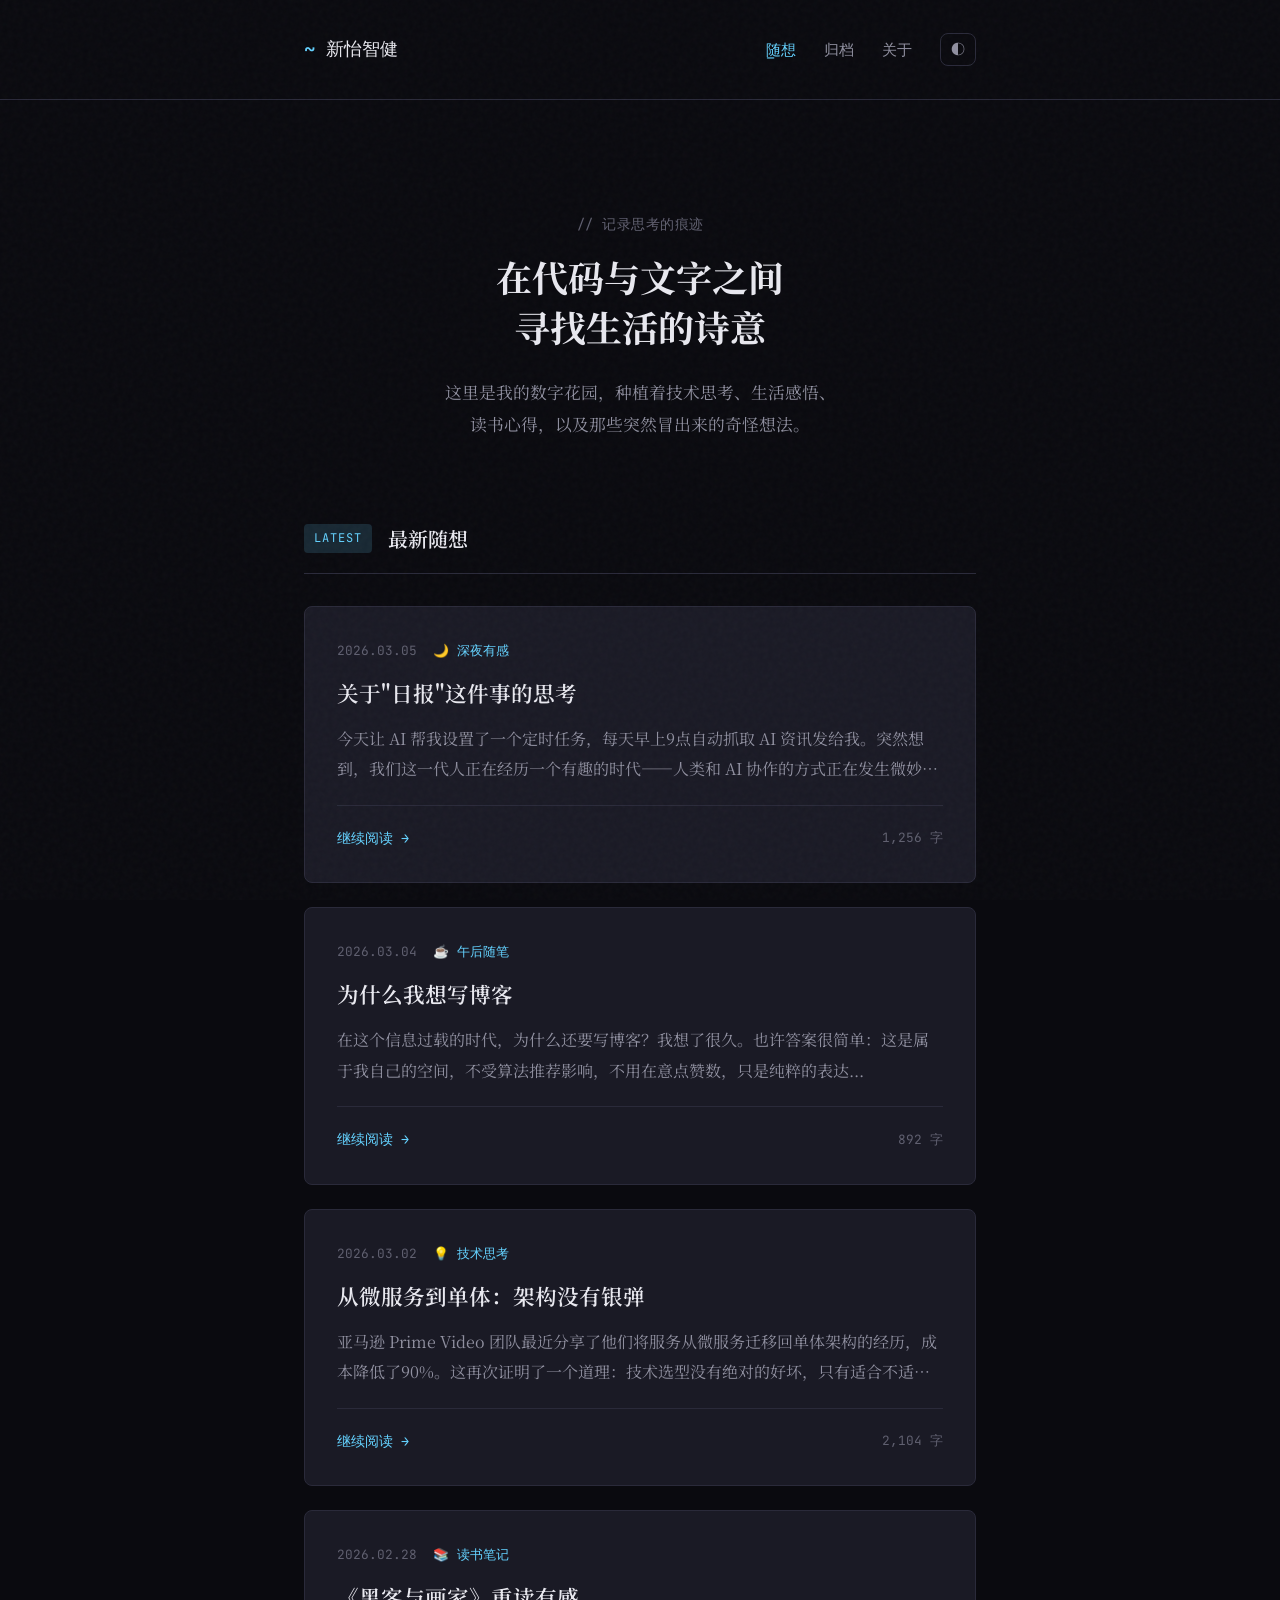
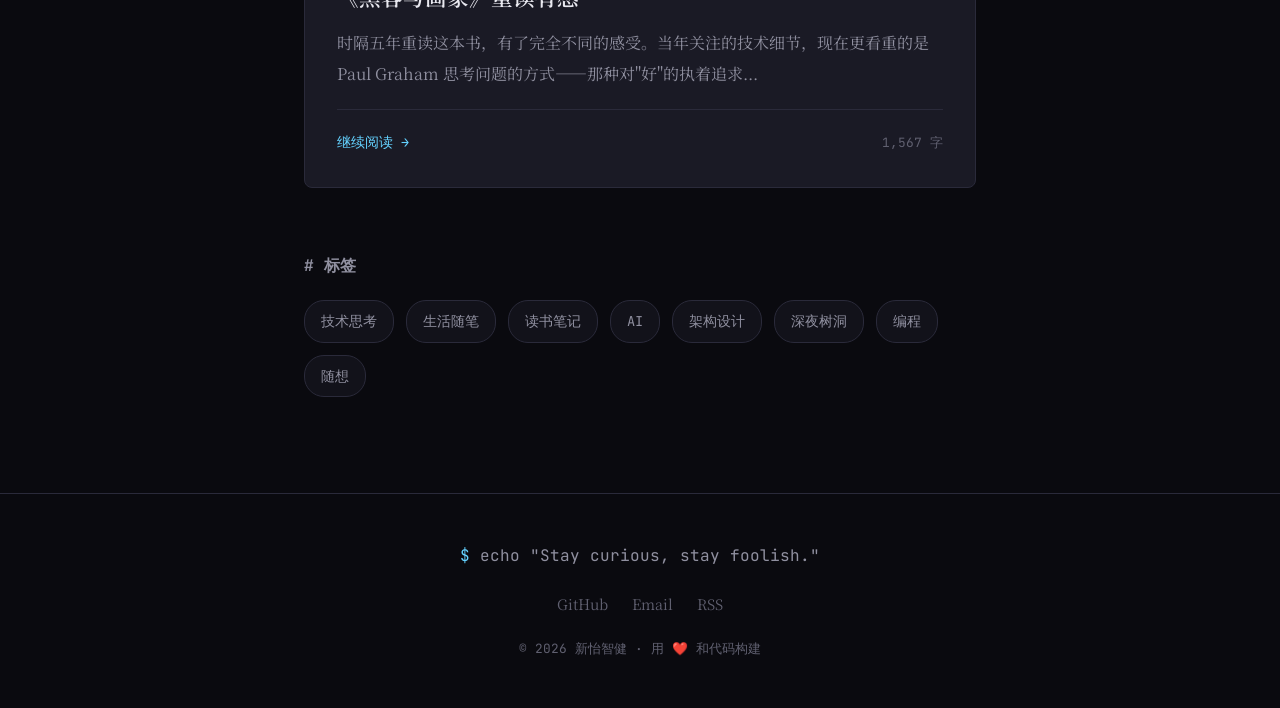
==== index.html @ 4a9d0ed4 "Initial blog commit" ====
<!DOCTYPE html>
<html lang="zh-CN">
<head>
    <meta charset="UTF-8">
    <meta name="viewport" content="width=device-width, initial-scale=1.0">
    <title>新怡智健 | 技术随想录</title>
    <link rel="stylesheet" href="css/style.css">
    <link rel="preconnect" href="https://fonts.googleapis.com">
    <link href="https://fonts.googleapis.com/css2?family=JetBrains+Mono:wght@400;500;600&family=Noto+Serif+SC:wght@400;600;700&display=swap" rel="stylesheet">
</head>
<body>
    <div class="noise"></div>
    
    <header class="site-header">
        <div class="container">
            <div class="header-inner">
                <a href="index.html" class="logo">
                    <span class="logo-icon">~</span>
                    <span class="logo-text">新怡智健</span>
                </a>
                <nav class="nav">
                    <a href="index.html" class="nav-link active">随想</a>
                    <a href="thoughts.html" class="nav-link">归档</a>
                    <a href="about.html" class="nav-link">关于</a>
                    <button class="theme-btn" id="themeToggle">◐</button>
                </nav>
            </div>
        </div>
    </header>

    <main class="main">
        <div class="container">
            <!-- 个人签名 -->
            <section class="hero">
                <p class="hero-tagline">// 记录思考的痕迹</p>
                <h1 class="hero-title">在代码与文字之间<br>寻找生活的诗意</h1>
                <p class="hero-desc">
                    这里是我的数字花园，种植着技术思考、生活感悟、<br>
                    读书心得，以及那些突然冒出来的奇怪想法。
                </p>
            </section>

            <!-- 最新随想 -->
            <section class="thoughts">
                <div class="section-header">
                    <span class="section-tag">latest</span>
                    <h2>最新随想</h2>
                </div>

                <article class="thought-card">
                    <div class="thought-meta">
                        <time class="thought-date">2026.03.05</time>
                        <span class="thought-mood">🌙 深夜有感</span>
                    </div>
                    <h3 class="thought-title">
                        <a href="posts/thought-1.html">关于"日报"这件事的思考</a>
                    </h3>
                    <div class="thought-content">
                        <p>今天让 AI 帮我设置了一个定时任务，每天早上9点自动抓取 AI 资讯发给我。突然想到，我们这一代人正在经历一个有趣的时代——人类和 AI 协作的方式正在发生微妙的变化...</p>
                    </div>
                    <div class="thought-footer">
                        <a href="posts/thought-1.html" class="read-more">继续阅读 →</a>
                        <span class="word-count">1,256 字</span>
                    </div>
                </article>

                <article class="thought-card">
                    <div class="thought-meta">
                        <time class="thought-date">2026.03.04</time>
                        <span class="thought-mood">☕ 午后随笔</span>
                    </div>
                    <h3 class="thought-title">
                        <a href="posts/thought-2.html">为什么我想写博客</a>
                    </h3>
                    <div class="thought-content">
                        <p>在这个信息过载的时代，为什么还要写博客？我想了很久。也许答案很简单：这是属于我自己的空间，不受算法推荐影响，不用在意点赞数，只是纯粹的表达...</p>
                    </div>
                    <div class="thought-footer">
                        <a href="posts/thought-2.html" class="read-more">继续阅读 →</a>
                        <span class="word-count">892 字</span>
                    </div>
                </article>

                <article class="thought-card">
                    <div class="thought-meta">
                        <time class="thought-date">2026.03.02</time>
                        <span class="thought-mood">💡 技术思考</span>
                    </div>
                    <h3 class="thought-title">
                        <a href="posts/thought-3.html">从微服务到单体：架构没有银弹</a>
                    </h3>
                    <div class="thought-content">
                        <p>亚马逊 Prime Video 团队最近分享了他们将服务从微服务迁移回单体架构的经历，成本降低了90%。这再次证明了一个道理：技术选型没有绝对的好坏，只有适合不适合...</p>
                    </div>
                    <div class="thought-footer">
                        <a href="posts/thought-3.html" class="read-more">继续阅读 →</a>
                        <span class="word-count">2,104 字</span>
                    </div>
                </article>

                <article class="thought-card">
                    <div class="thought-meta">
                        <time class="thought-date">2026.02.28</time>
                        <span class="thought-mood">📚 读书笔记</span>
                    </div>
                    <h3 class="thought-title">
                        <a href="posts/thought-4.html">《黑客与画家》重读有感</a>
                    </h3>
                    <div class="thought-content">
                        <p>时隔五年重读这本书，有了完全不同的感受。当年关注的技术细节，现在更看重的是 Paul Graham 思考问题的方式——那种对"好"的执着追求...</p>
                    </div>
                    <div class="thought-footer">
                        <a href="posts/thought-4.html" class="read-more">继续阅读 →</a>
                        <span class="word-count">1,567 字</span>
                    </div>
                </article>
            </section>

            <!-- 标签云 -->
            <section class="tags-section">
                <h3 class="tags-title"># 标签</h3>
                <div class="tags-cloud">
                    <a href="#" class="tag">技术思考</a>
                    <a href="#" class="tag">生活随笔</a>
                    <a href="#" class="tag">读书笔记</a>
                    <a href="#" class="tag">AI</a>
                    <a href="#" class="tag">架构设计</a>
                    <a href="#" class="tag">深夜树洞</a>
                    <a href="#" class="tag">编程</a>
                    <a href="#" class="tag">随想</a>
                </div>
            </section>
        </div>
    </main>

    <footer class="site-footer">
        <div class="container">
            <div class="footer-inner">
                <p class="footer-text">
                    <span class="prompt">$</span> echo "Stay curious, stay foolish."
                </p>
                <div class="footer-links">
                    <a href="https://github.com" target="_blank">GitHub</a>
                    <a href="mailto:your@email.com">Email</a>
                    <a href="rss.xml">RSS</a>
                </div>
                <p class="copyright">© 2026 新怡智健 · 用 ❤️ 和代码构建</p>
            </div>
        </div>
    </footer>

    <script src="js/main.js"></script>
</body>
</html>
---- css/style.css ----
:root {
    --bg-primary: #0a0a0f;
    --bg-secondary: #12121a;
    --bg-card: #1a1a25;
    --bg-hover: #222230;
    --text-primary: #e8e8ef;
    --text-secondary: #9090a0;
    --text-muted: #606070;
    --accent: #64d2ff;
    --accent-dim: #4aa8cc;
    --accent-glow: rgba(100, 210, 255, 0.15);
    --border: #2a2a3a;
    --border-light: #353545;
    --font-mono: 'JetBrains Mono', 'Fira Code', monospace;
    --font-serif: 'Noto Serif SC', Georgia, serif;
    --radius: 8px;
    --shadow: 0 4px 24px rgba(0, 0, 0, 0.4);
}

[data-theme="light"] {
    --bg-primary: #fafafa;
    --bg-secondary: #f0f0f5;
    --bg-card: #ffffff;
    --bg-hover: #f5f5fa;
    --text-primary: #1a1a2e;
    --text-secondary: #4a4a5a;
    --text-muted: #7a7a8a;
    --accent: #0066cc;
    --accent-dim: #0052a3;
    --accent-glow: rgba(0, 102, 204, 0.1);
    --border: #e0e0e8;
    --border-light: #eaeaf0;
    --shadow: 0 4px 24px rgba(0, 0, 0, 0.08);
}

* {
    margin: 0;
    padding: 0;
    box-sizing: border-box;
}

html {
    scroll-behavior: smooth;
}

body {
    font-family: var(--font-serif);
    background: var(--bg-primary);
    color: var(--text-primary);
    line-height: 1.8;
    font-size: 16px;
    min-height: 100vh;
    display: flex;
    flex-direction: column;
    transition: background 0.3s, color 0.3s;
}

/* Noise texture overlay */
.noise {
    position: fixed;
    top: 0;
    left: 0;
    width: 100%;
    height: 100%;
    pointer-events: none;
    z-index: 9999;
    opacity: 0.03;
    background-image: url("data:image/svg+xml,%3Csvg viewBox='0 0 200 200' xmlns='http://www.w3.org/2000/svg'%3E%3Cfilter id='noiseFilter'%3E%3CfeTurbulence type='fractalNoise' baseFrequency='0.9' numOctaves='4' stitchTiles='stitch'/%3E%3C/filter%3E%3Crect width='100%25' height='100%25' filter='url(%23noiseFilter)'/%3E%3C/svg%3E");
}

.container {
    max-width: 720px;
    margin: 0 auto;
    padding: 0 24px;
    width: 100%;
}

/* Header */
.site-header {
    padding: 32px 0;
    border-bottom: 1px solid var(--border);
}

.header-inner {
    display: flex;
    justify-content: space-between;
    align-items: center;
}

.logo {
    display: flex;
    align-items: center;
    gap: 10px;
    text-decoration: none;
    color: var(--text-primary);
    font-family: var(--font-mono);
    font-size: 1.1rem;
    font-weight: 500;
}

.logo-icon {
    color: var(--accent);
    font-size: 1.2rem;
}

.nav {
    display: flex;
    align-items: center;
    gap: 28px;
}

.nav-link {
    color: var(--text-secondary);
    text-decoration: none;
    font-size: 0.95rem;
    font-family: var(--font-mono);
    transition: color 0.2s;
    position: relative;
}

.nav-link:hover,
.nav-link.active {
    color: var(--accent);
}

.nav-link.active::after {
    content: '_';
    position: absolute;
    bottom: -2px;
    left: 0;
    color: var(--accent);
    animation: blink 1s infinite;
}

@keyframes blink {
    0%, 50% { opacity: 1; }
    51%, 100% { opacity: 0; }
}

.theme-btn {
    background: none;
    border: 1px solid var(--border);
    border-radius: var(--radius);
    padding: 6px 10px;
    cursor: pointer;
    color: var(--text-secondary);
    font-size: 0.9rem;
    transition: all 0.2s;
}

.theme-btn:hover {
    border-color: var(--accent);
    color: var(--accent);
}

/* Main */
.main {
    flex: 1;
    padding: 48px 0;
}

/* Hero */
.hero {
    text-align: center;
    padding: 64px 0 80px;
}

.hero-tagline {
    font-family: var(--font-mono);
    color: var(--text-muted);
    font-size: 0.85rem;
    margin-bottom: 16px;
    letter-spacing: 0.5px;
}

.hero-title {
    font-size: 2.25rem;
    font-weight: 700;
    line-height: 1.4;
    margin-bottom: 24px;
    color: var(--text-primary);
}

.hero-desc {
    color: var(--text-secondary);
    font-size: 1.05rem;
    max-width: 520px;
    margin: 0 auto;
    line-height: 1.9;
}

/* Section */
.section-header {
    display: flex;
    align-items: center;
    gap: 16px;
    margin-bottom: 32px;
    padding-bottom: 16px;
    border-bottom: 1px solid var(--border);
}

.section-tag {
    font-family: var(--font-mono);
    font-size: 0.75rem;
    color: var(--accent);
    background: var(--accent-glow);
    padding: 4px 10px;
    border-radius: 4px;
    text-transform: uppercase;
    letter-spacing: 1px;
}

.section-header h2 {
    font-size: 1.25rem;
    font-weight: 600;
}

/* Thought Cards */
.thoughts {
    margin-bottom: 64px;
}

.thought-card {
    background: var(--bg-card);
    border: 1px solid var(--border);
    border-radius: var(--radius);
    padding: 32px;
    margin-bottom: 24px;
    transition: all 0.3s ease;
}

.thought-card:hover {
    border-color: var(--border-light);
    transform: translateY(-2px);
    box-shadow: var(--shadow);
}

.thought-meta {
    display: flex;
    align-items: center;
    gap: 16px;
    margin-bottom: 16px;
    font-family: var(--font-mono);
    font-size: 0.8rem;
}

.thought-date {
    color: var(--text-muted);
}

.thought-mood {
    color: var(--accent);
}

.thought-title {
    font-size: 1.35rem;
    font-weight: 600;
    margin-bottom: 16px;
    line-height: 1.4;
}

.thought-title a {
    color: var(--text-primary);
    text-decoration: none;
    transition: color 0.2s;
}

.thought-title a:hover {
    color: var(--accent);
}

.thought-content {
    color: var(--text-secondary);
    margin-bottom: 20px;
    line-height: 1.9;
}

.thought-content p {
    display: -webkit-box;
    -webkit-line-clamp: 2;
    -webkit-box-orient: vertical;
    overflow: hidden;
}

.thought-footer {
    display: flex;
    justify-content: space-between;
    align-items: center;
    padding-top: 20px;
    border-top: 1px solid var(--border);
}

.read-more {
    color: var(--accent);
    text-decoration: none;
    font-family: var(--font-mono);
    font-size: 0.85rem;
    transition: color 0.2s;
}

.read-more:hover {
    color: var(--accent-dim);
}

.word-count {
    font-family: var(--font-mono);
    font-size: 0.8rem;
    color: var(--text-muted);
}

/* Tags */
.tags-section {
    margin-bottom: 48px;
}

.tags-title {
    font-family: var(--font-mono);
    font-size: 1rem;
    color: var(--text-secondary);
    margin-bottom: 20px;
}

.tags-cloud {
    display: flex;
    flex-wrap: wrap;
    gap: 12px;
}

.tag {
    display: inline-block;
    padding: 8px 16px;
    background: var(--bg-secondary);
    border: 1px solid var(--border);
    border-radius: 20px;
    color: var(--text-secondary);
    text-decoration: none;
    font-family: var(--font-mono);
    font-size: 0.85rem;
    transition: all 0.2s;
}

.tag:hover {
    border-color: var(--accent);
    color: var(--accent);
    background: var(--accent-glow);
}

/* Footer */
.site-footer {
    border-top: 1px solid var(--border);
    padding: 48px 0;
    margin-top: auto;
}

.footer-inner {
    text-align: center;
}

.footer-text {
    font-family: var(--font-mono);
    color: var(--text-secondary);
    margin-bottom: 20px;
}

.footer-text .prompt {
    color: var(--accent);
}

.footer-links {
    display: flex;
    justify-content: center;
    gap: 24px;
    margin-bottom: 20px;
}

.footer-links a {
    color: var(--text-muted);
    text-decoration: none;
    font-size: 0.9rem;
    transition: color 0.2s;
}

.footer-links a:hover {
    color: var(--accent);
}

.copyright {
    font-family: var(--font-mono);
    font-size: 0.8rem;
    color: var(--text-muted);
}

/* Article Page */
.article-header {
    padding: 48px 0 40px;
    text-align: center;
    border-bottom: 1px solid var(--border);
    margin-bottom: 48px;
}

.article-meta {
    display: flex;
    justify-content: center;
    align-items: center;
    gap: 20px;
    font-family: var(--font-mono);
    font-size: 0.85rem;
    color: var(--text-muted);
    margin-bottom: 24px;
}

.article-mood {
    color: var(--accent);
}

.article-title {
    font-size: 2rem;
    font-weight: 700;
    line-height: 1.4;
    margin-bottom: 16px;
}

.article-content {
    font-size: 1.0625rem;
    line-height: 2;
    color: var(--text-primary);
}

.article-content h2 {
    font-size: 1.5rem;
    font-weight: 600;
    margin: 48px 0 24px;
    padding-bottom: 12px;
    border-bottom: 1px solid var(--border);
}

.article-content h3 {
    font-size: 1.25rem;
    font-weight: 600;
    margin: 32px 0 16px;
    color: var(--text-primary);
}

.article-content p {
    margin-bottom: 24px;
}

.article-content a {
    color: var(--accent);
    text-decoration: none;
    border-bottom: 1px solid transparent;
    transition: border-color 0.2s;
}

.article-content a:hover {
    border-bottom-color: var(--accent);
}

.article-content code {
    font-family: var(--font-mono);
    background: var(--bg-secondary);
    padding: 3px 8px;
    border-radius: 4px;
    font-size: 0.9em;
    color: var(--accent);
}

.article-content pre {
    background: var(--bg-secondary);
    border: 1px solid var(--border);
    border-radius: var(--radius);
    padding: 24px;
    overflow-x: auto;
    margin: 24px 0;
}

.article-content pre code {
    background: none;
    padding: 0;
    color: var(--text-primary);
    font-size: 0.9rem;
    line-height: 1.7;
}

.article-content blockquote {
    border-left: 3px solid var(--accent);
    padding-left: 24px;
    margin: 32px 0;
    color: var(--text-secondary);
    font-style: italic;
}

.article-content ul,
.article-content ol {
    margin: 24px 0;
    padding-left: 32px;
}

.article-content li {
    margin-bottom: 12px;
}

.article-content hr {
    border: none;
    border-top: 1px solid var(--border);
    margin: 48px 0;
}

/* About Page */
.about-hero {
    text-align: center;
    padding: 48px 0 64px;
}

.about-avatar {
    width: 100px;
    height: 100px;
    border-radius: 50%;
    background: linear-gradient(135deg, var(--accent), var(--accent-dim));
    display: flex;
    align-items: center;
    justify-content: center;
    font-size: 2.5rem;
    margin: 0 auto 24px;
}

.about-name {
    font-size: 1.75rem;
    font-weight: 700;
    margin-bottom: 8px;
}

.about-bio {
    color: var(--text-secondary);
    font-family: var(--font-mono);
}

.about-content {
    max-width: 600px;
    margin: 0 auto;
}

.about-content h3 {
    font-size: 1.1rem;
    font-weight: 600;
    margin: 40px 0 16px;
    color: var(--text-secondary);
    font-family: var(--font-mono);
}

.about-content p {
    color: var(--text-secondary);
    line-height: 1.9;
    margin-bottom: 16px;
}

.about-content ul {
    margin: 16px 0;
    padding-left: 24px;
    color: var(--text-secondary);
}

.about-content li {
    margin-bottom: 8px;
}

/* Thoughts List Page */
.thoughts-list {
    margin-bottom: 48px;
}

.thought-item {
    display: flex;
    align-items: baseline;
    gap: 20px;
    padding: 20px 0;
    border-bottom: 1px solid var(--border);
}

.thought-item-date {
    font-family: var(--font-mono);
    font-size: 0.8rem;
    color: var(--text-muted);
    min-width: 90px;
    flex-shrink: 0;
}

.thought-item-title {
    flex: 1;
}

.thought-item-title a {
    color: var(--text-primary);
    text-decoration: none;
    font-size: 1.05rem;
    transition: color 0.2s;
}

.thought-item-title a:hover {
    color: var(--accent);
}

.thought-item-mood {
    font-family: var(--font-mono);
    font-size: 0.75rem;
    color: var(--accent);
}

/* Responsive */
@media (max-width: 640px) {
    .hero {
        padding: 40px 0 56px;
    }
    
    .hero-title {
        font-size: 1.75rem;
    }
    
    .hero-desc {
        font-size: 1rem;
    }
    
    .nav {
        gap: 20px;
    }
    
    .nav-link {
        font-size: 0.85rem;
    }
    
    .thought-card {
        padding: 24px;
    }
    
    .thought-title {
        font-size: 1.15rem;
    }
    
    .thought-footer {
        flex-direction: column;
        gap: 12px;
        align-items: flex-start;
    }
    
    .article-title {
        font-size: 1.5rem;
    }
    
    .article-meta {
        flex-direction: column;
        gap: 8px;
    }
    
    .thought-item {
        flex-direction: column;
        gap: 8px;
    }
    
    .thought-item-date {
        min-width: auto;
    }
}

/* Reading progress bar */
.reading-progress {
    position: fixed;
    top: 0;
    left: 0;
    height: 2px;
    background: var(--accent);
    z-index: 10000;
    transition: width 0.1s;
}

/* Selection */
::selection {
    background: var(--accent-glow);
    color: var(--accent);
}

/* Scrollbar */
::-webkit-scrollbar {
    width: 8px;
    height: 8px;
}

::-webkit-scrollbar-track {
    background: var(--bg-primary);
}

::-webkit-scrollbar-thumb {
    background: var(--border);
    border-radius: 4px;
}

::-webkit-scrollbar-thumb:hover {
    background: var(--text-muted);
}
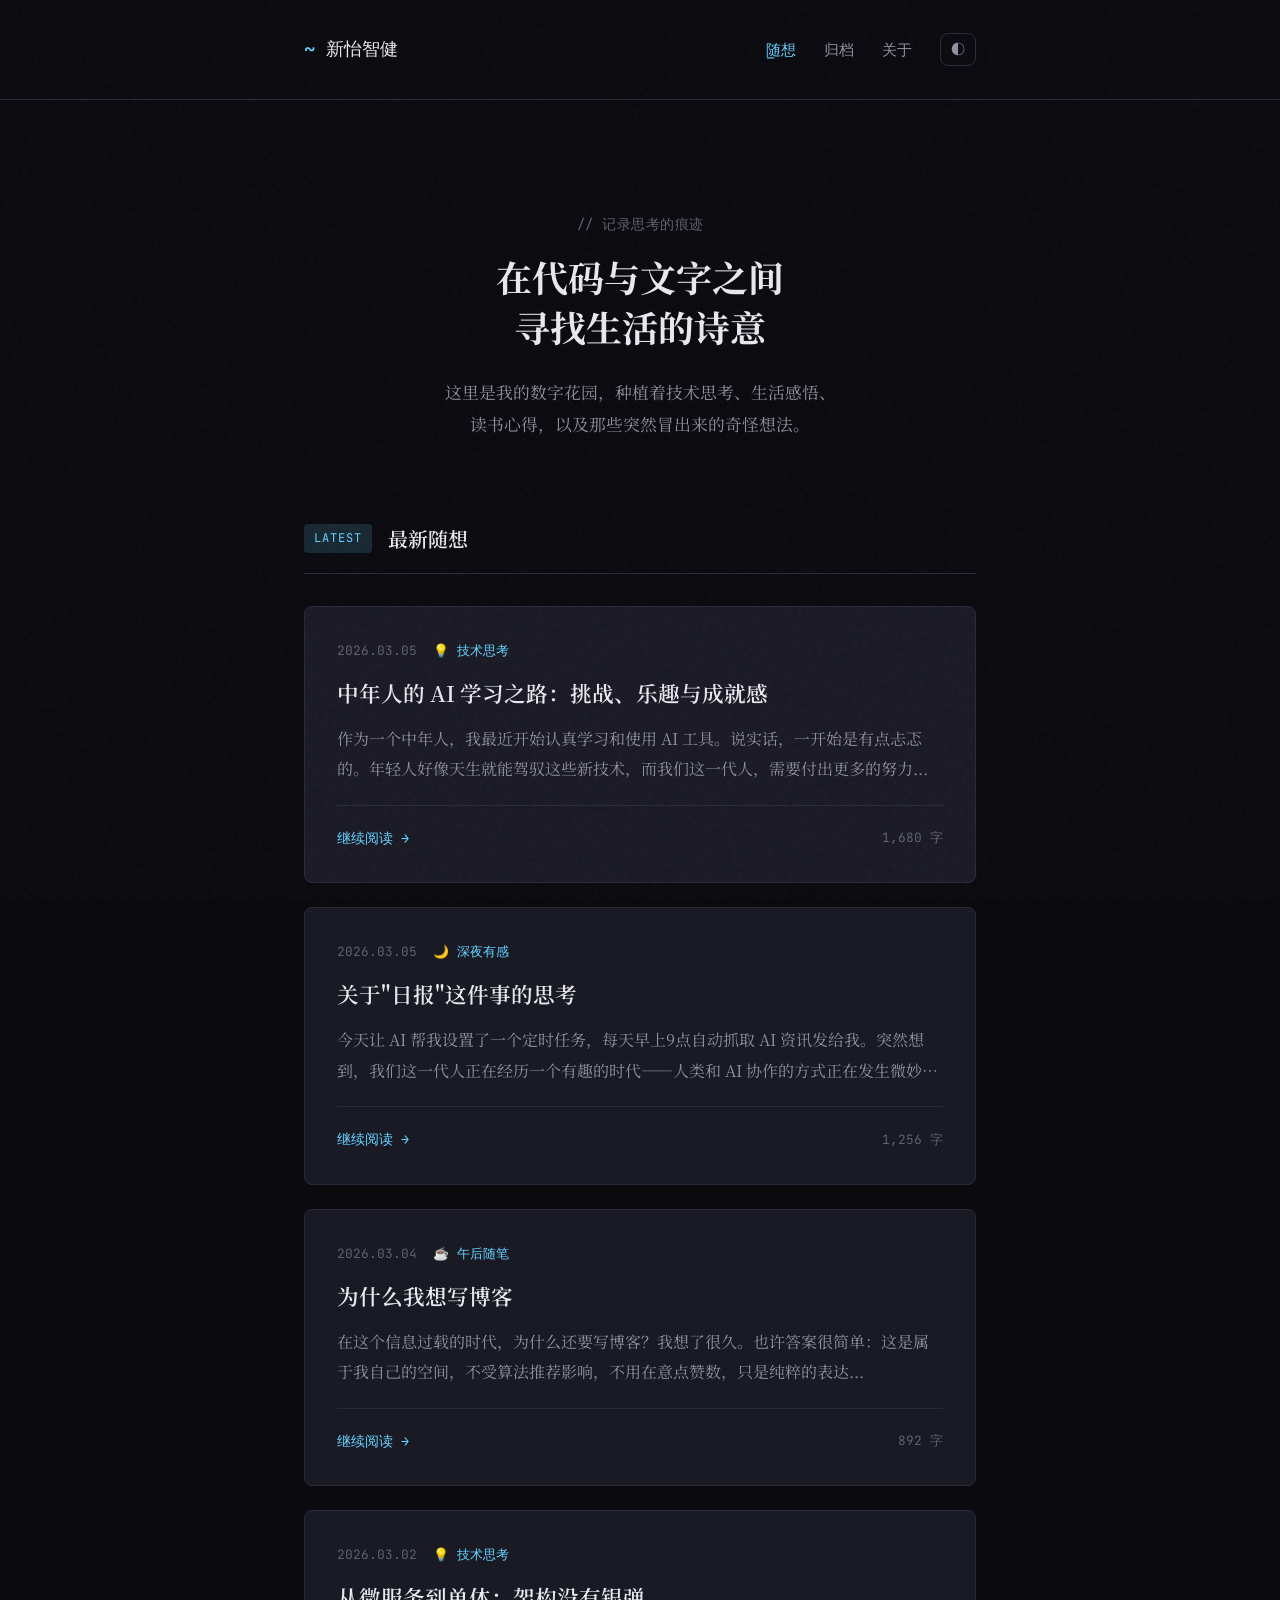
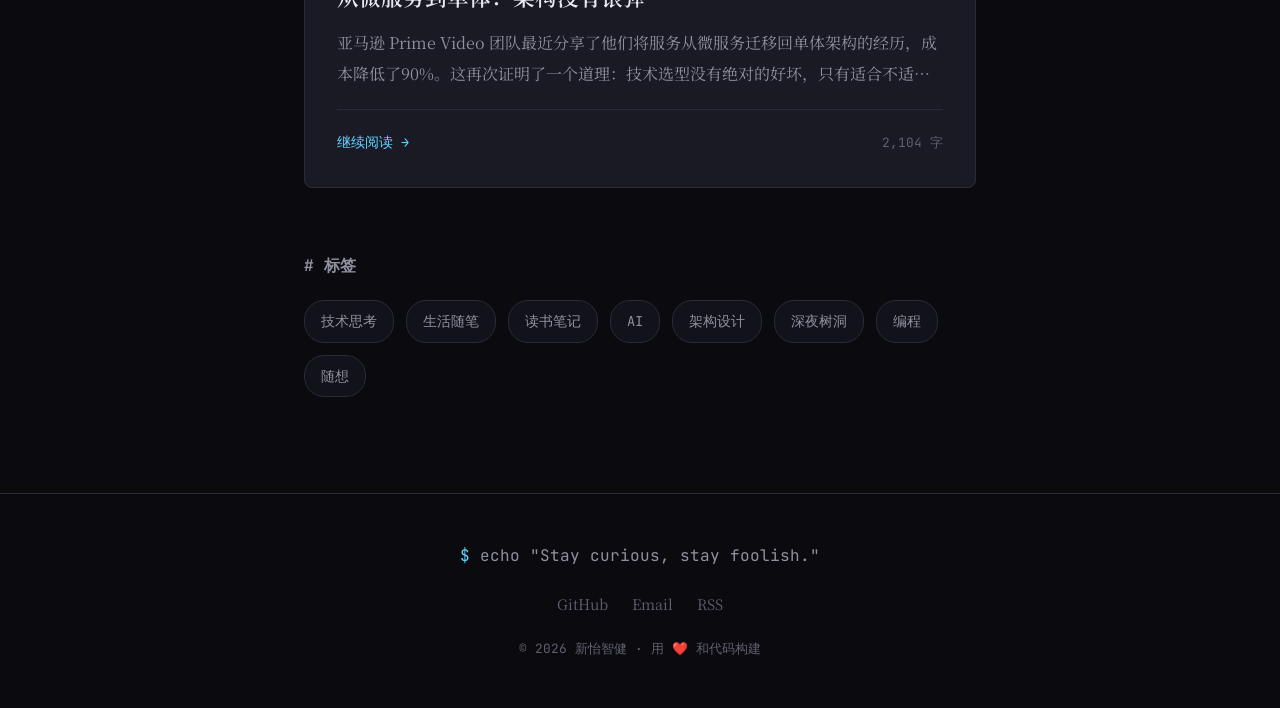
==== commit bfc5a9ce: "新增文章：中年人的 AI 学习之路" ====
--- a/index.html
+++ b/index.html
@@ -50,6 +50,23 @@
                 <article class="thought-card">
                     <div class="thought-meta">
                         <time class="thought-date">2026.03.05</time>
+                        <span class="thought-mood">💡 技术思考</span>
+                    </div>
+                    <h3 class="thought-title">
+                        <a href="posts/thought-3.html">中年人的 AI 学习之路：挑战、乐趣与成就感</a>
+                    </h3>
+                    <div class="thought-content">
+                        <p>作为一个中年人，我最近开始认真学习和使用 AI 工具。说实话，一开始是有点忐忑的。年轻人好像天生就能驾驭这些新技术，而我们这一代人，需要付出更多的努力...</p>
+                    </div>
+                    <div class="thought-footer">
+                        <a href="posts/thought-3.html" class="read-more">继续阅读 →</a>
+                        <span class="word-count">1,680 字</span>
+                    </div>
+                </article>
+
+                <article class="thought-card">
+                    <div class="thought-meta">
+                        <time class="thought-date">2026.03.05</time>
                         <span class="thought-mood">🌙 深夜有感</span>
                     </div>
                     <h3 class="thought-title">
@@ -97,23 +114,6 @@
                         <span class="word-count">2,104 字</span>
                     </div>
                 </article>
-
-                <article class="thought-card">
-                    <div class="thought-meta">
-                        <time class="thought-date">2026.02.28</time>
-                        <span class="thought-mood">📚 读书笔记</span>
-                    </div>
-                    <h3 class="thought-title">
-                        <a href="posts/thought-4.html">《黑客与画家》重读有感</a>
-                    </h3>
-                    <div class="thought-content">
-                        <p>时隔五年重读这本书，有了完全不同的感受。当年关注的技术细节，现在更看重的是 Paul Graham 思考问题的方式——那种对"好"的执着追求...</p>
-                    </div>
-                    <div class="thought-footer">
-                        <a href="posts/thought-4.html" class="read-more">继续阅读 →</a>
-                        <span class="word-count">1,567 字</span>
-                    </div>
-                </article>
             </section>
 
             <!-- 标签云 -->
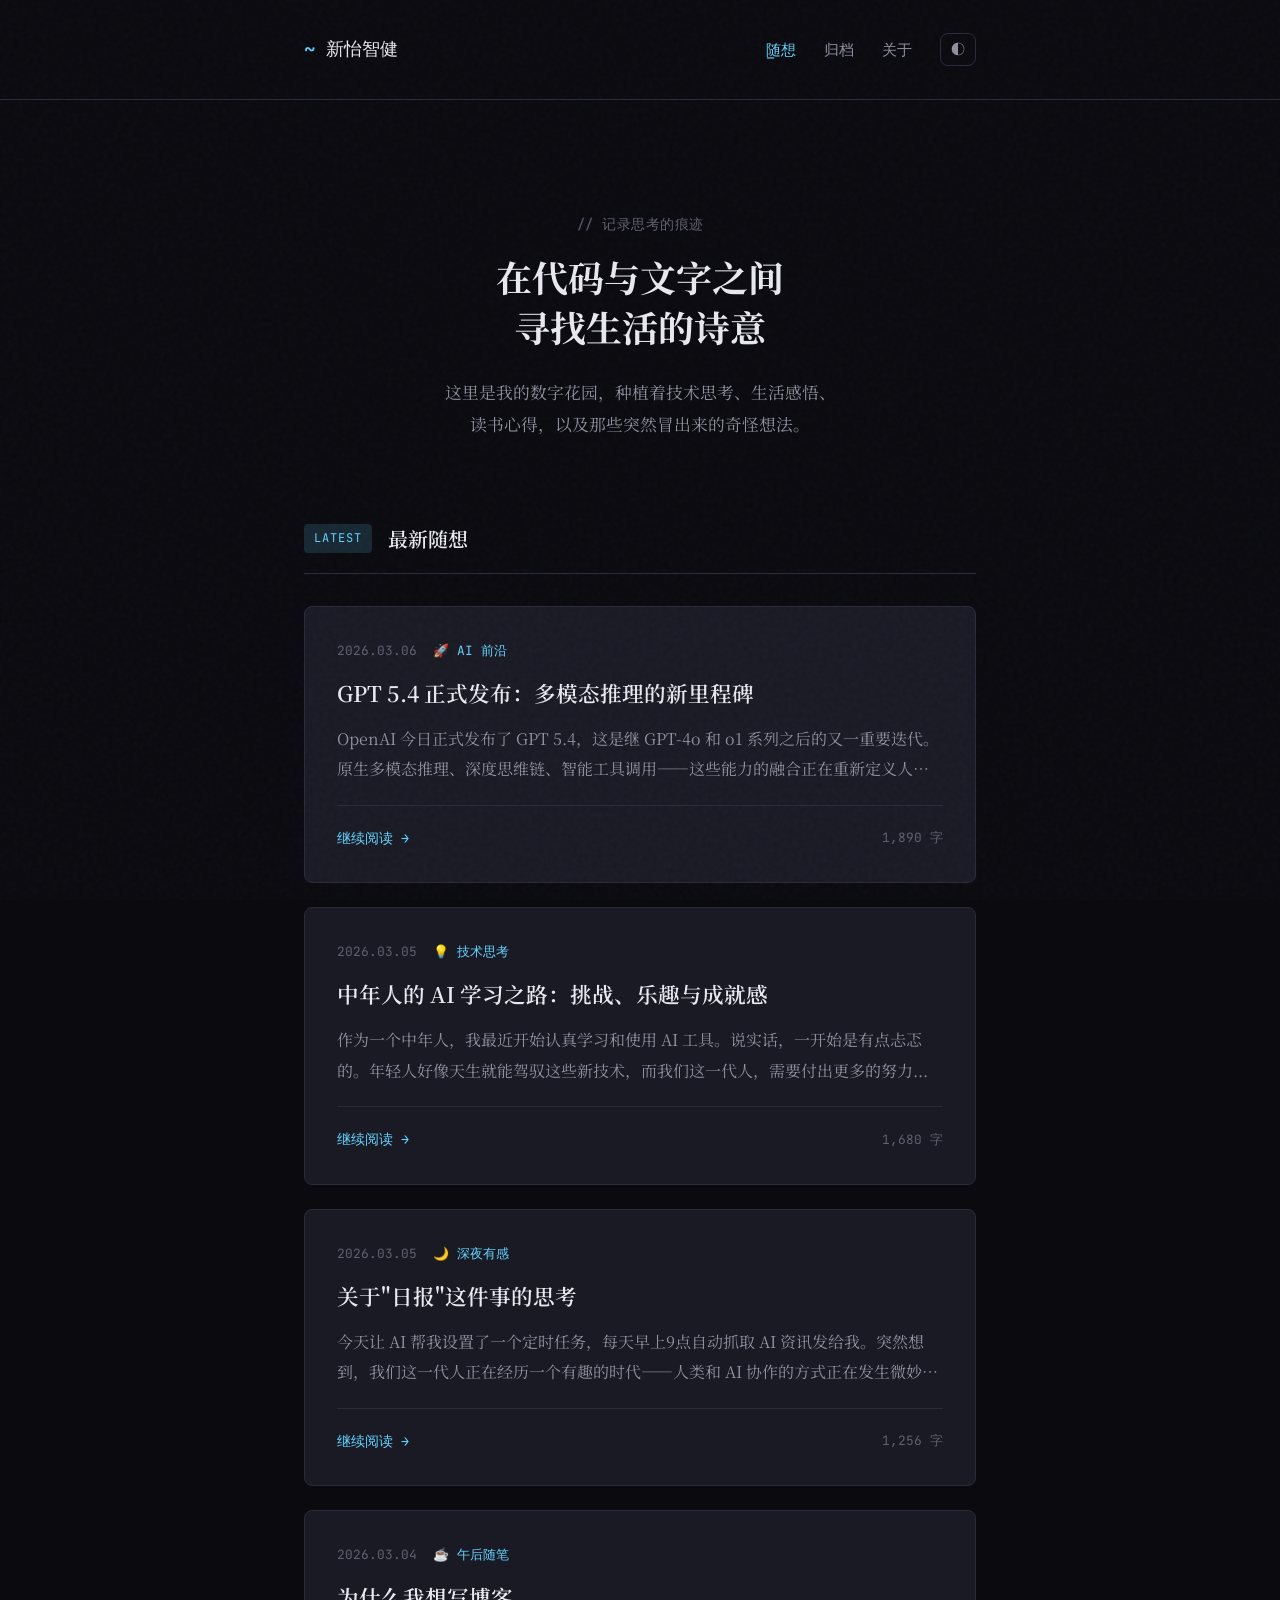
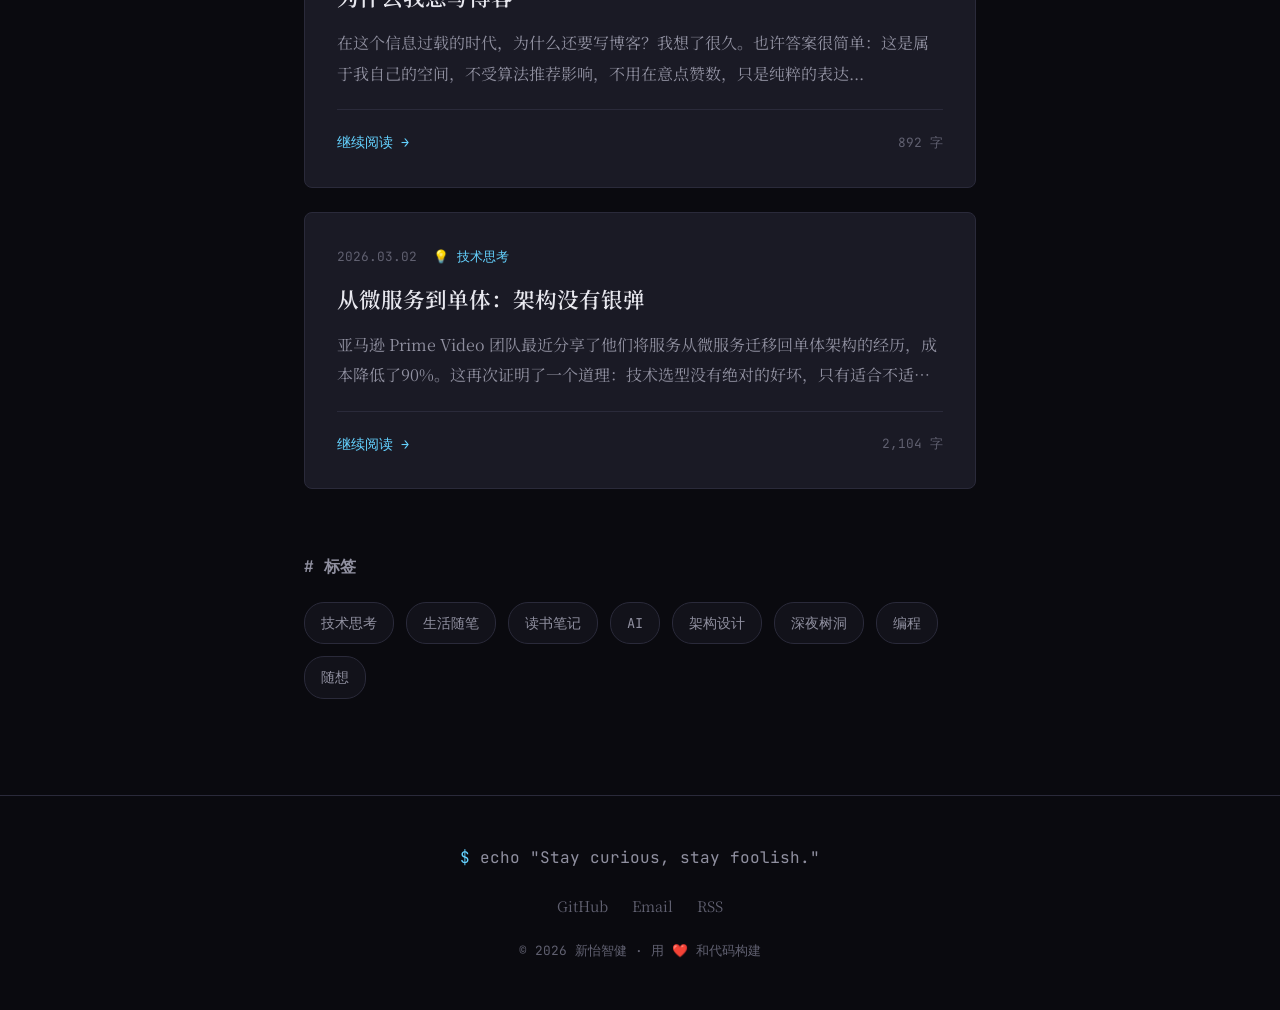
==== commit 04c2fbbf: "添加 GPT 5.4 发布文章 - 新增 thought-4.html：GPT 5.4 正式发布深度解读  - 更新首页 index.html，添加最新文章到列表" ====
--- a/index.html
+++ b/index.html
@@ -46,6 +46,23 @@
                     <span class="section-tag">latest</span>
                     <h2>最新随想</h2>
                 </div>
+
+                <article class="thought-card">
+                    <div class="thought-meta">
+                        <time class="thought-date">2026.03.06</time>
+                        <span class="thought-mood">🚀 AI 前沿</span>
+                    </div>
+                    <h3 class="thought-title">
+                        <a href="posts/thought-4.html">GPT 5.4 正式发布：多模态推理的新里程碑</a>
+                    </h3>
+                    <div class="thought-content">
+                        <p>OpenAI 今日正式发布了 GPT 5.4，这是继 GPT-4o 和 o1 系列之后的又一重要迭代。原生多模态推理、深度思维链、智能工具调用——这些能力的融合正在重新定义人机协作的边界...</p>
+                    </div>
+                    <div class="thought-footer">
+                        <a href="posts/thought-4.html" class="read-more">继续阅读 →</a>
+                        <span class="word-count">1,890 字</span>
+                    </div>
+                </article>
 
                 <article class="thought-card">
                     <div class="thought-meta">
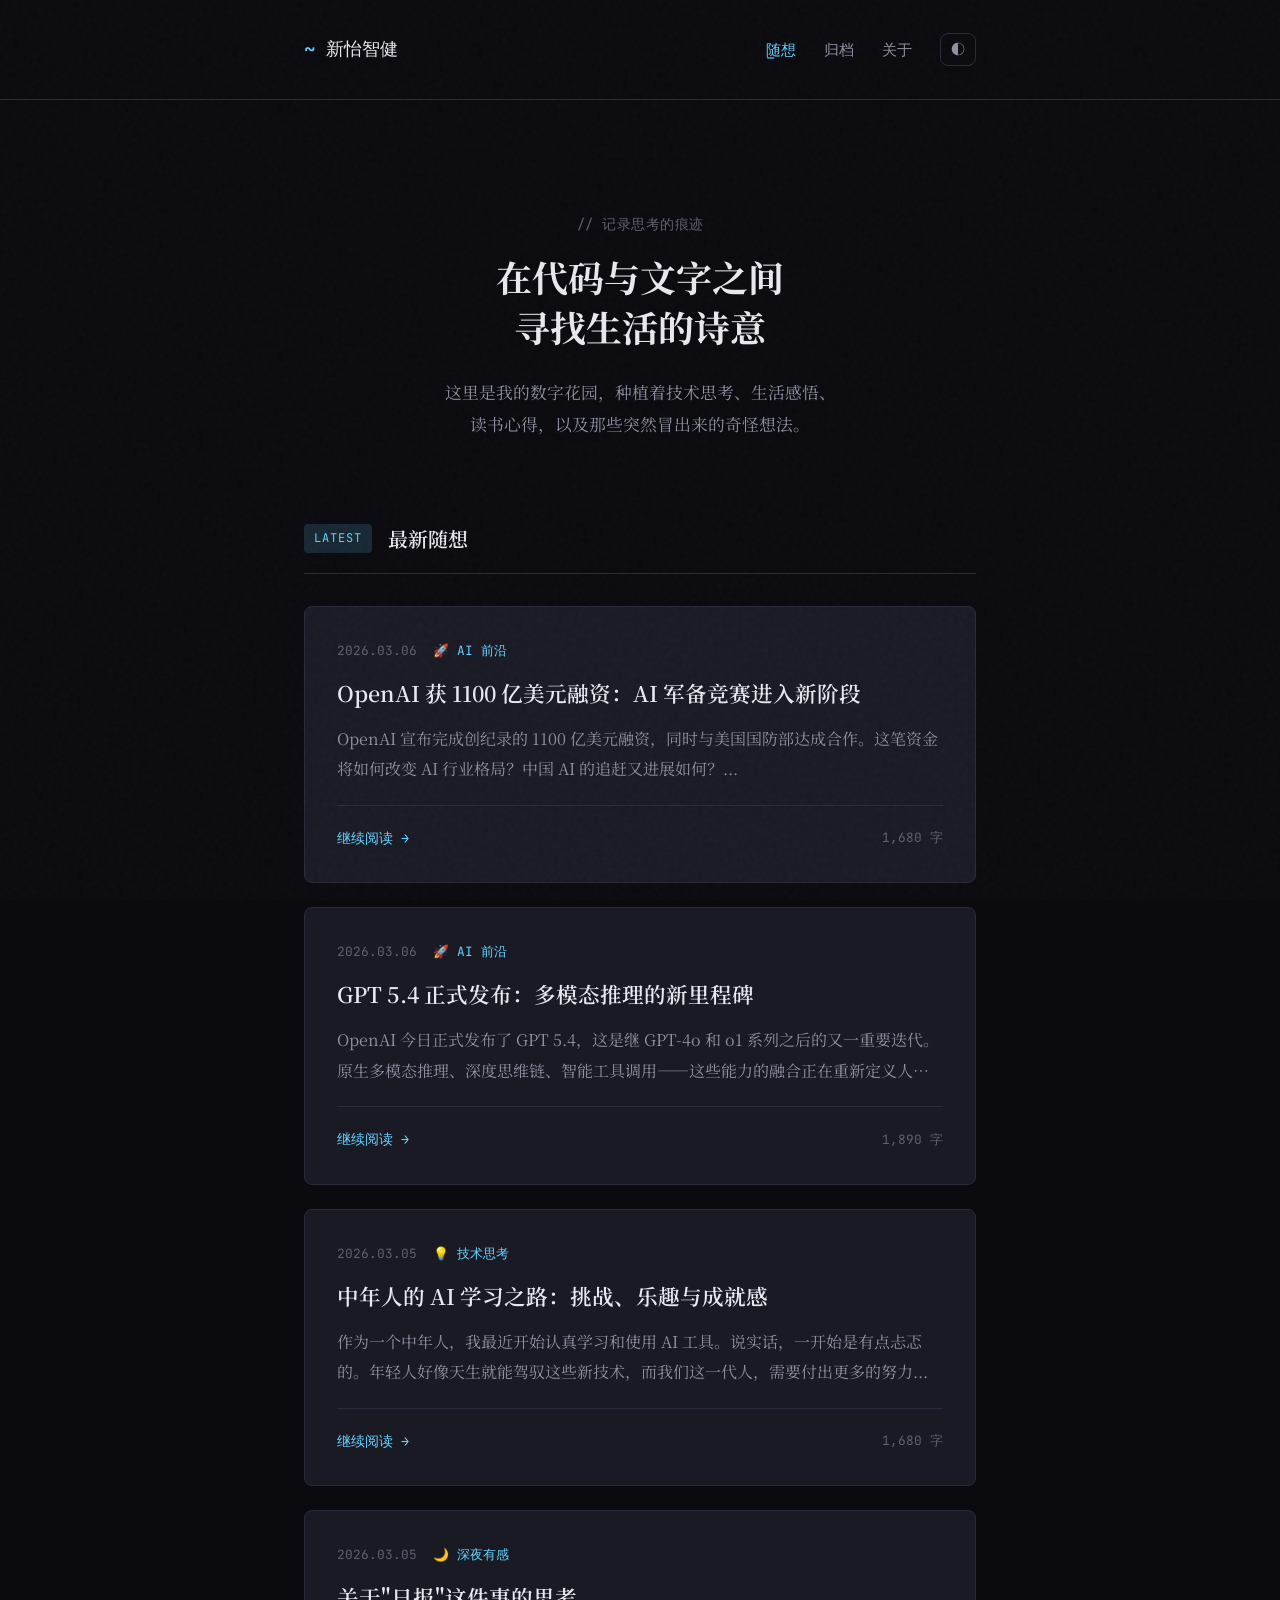
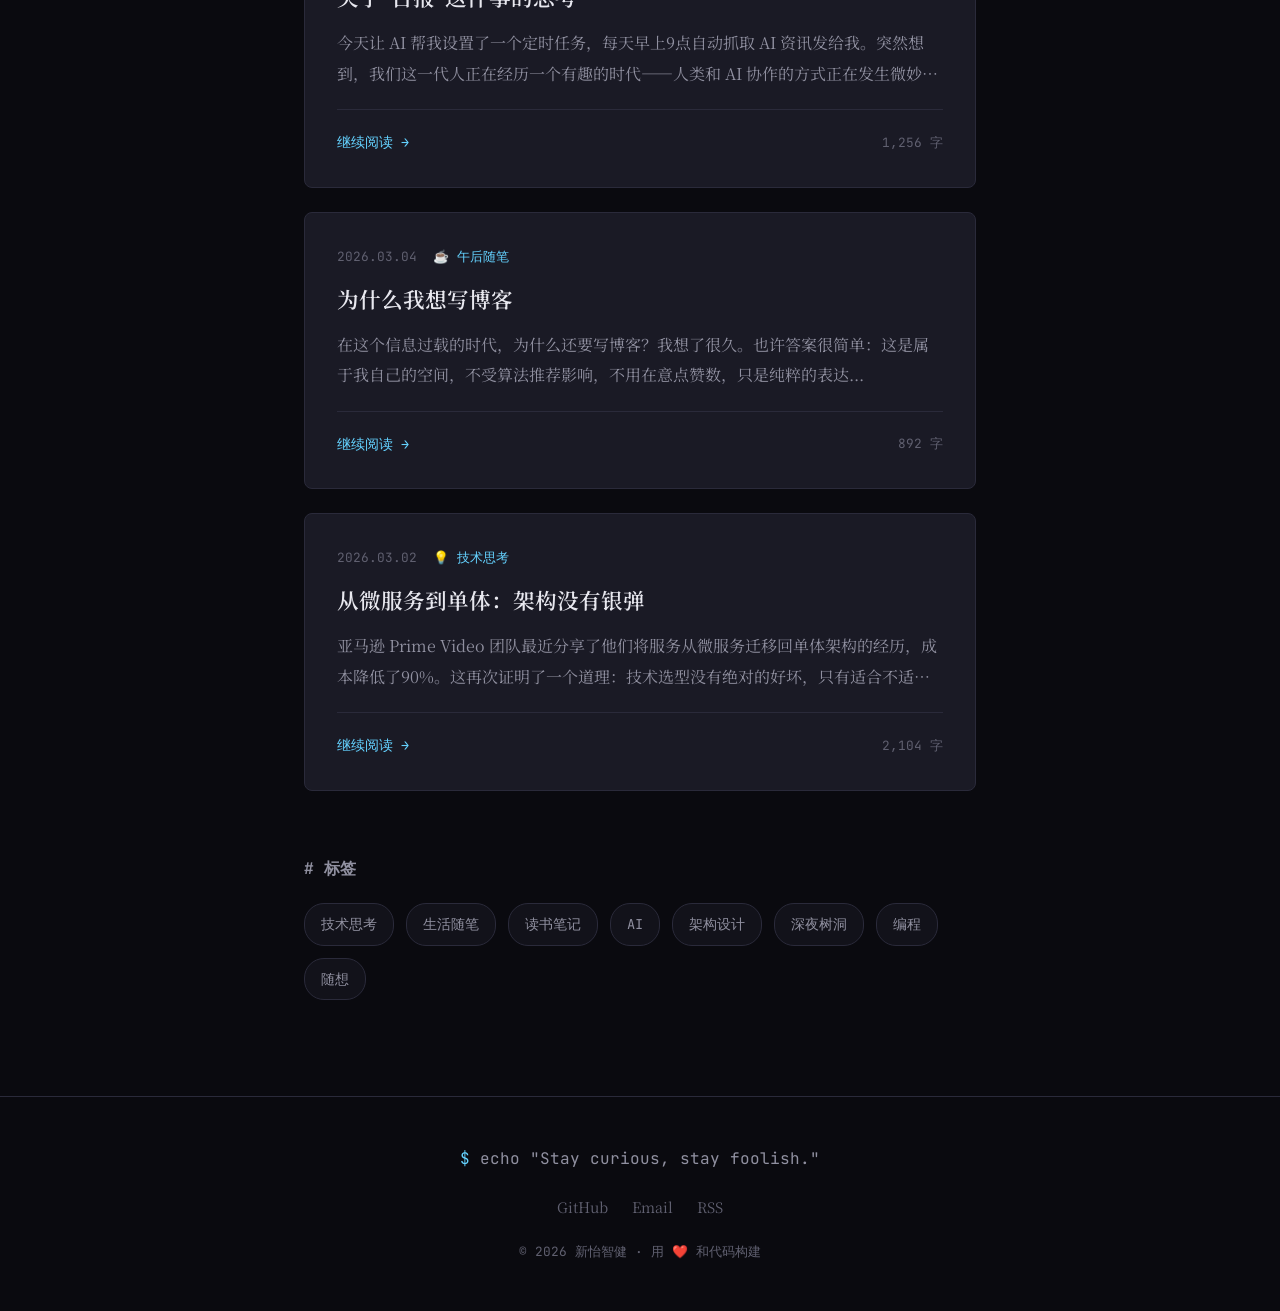
==== commit eff25f31: "添加 2026-03-06 AI新闻博客: OpenAI获1100亿美元融资" ====
--- a/index.html
+++ b/index.html
@@ -46,6 +46,23 @@
                     <span class="section-tag">latest</span>
                     <h2>最新随想</h2>
                 </div>
+
+                <article class="thought-card">
+                    <div class="thought-meta">
+                        <time class="thought-date">2026.03.06</time>
+                        <span class="thought-mood">🚀 AI 前沿</span>
+                    </div>
+                    <h3 class="thought-title">
+                        <a href="posts/thought-2026-03-06.html">OpenAI 获 1100 亿美元融资：AI 军备竞赛进入新阶段</a>
+                    </h3>
+                    <div class="thought-content">
+                        <p>OpenAI 宣布完成创纪录的 1100 亿美元融资，同时与美国国防部达成合作。这笔资金将如何改变 AI 行业格局？中国 AI 的追赶又进展如何？...</p>
+                    </div>
+                    <div class="thought-footer">
+                        <a href="posts/thought-2026-03-06.html" class="read-more">继续阅读 →</a>
+                        <span class="word-count">1,680 字</span>
+                    </div>
+                </article>
 
                 <article class="thought-card">
                     <div class="thought-meta">
